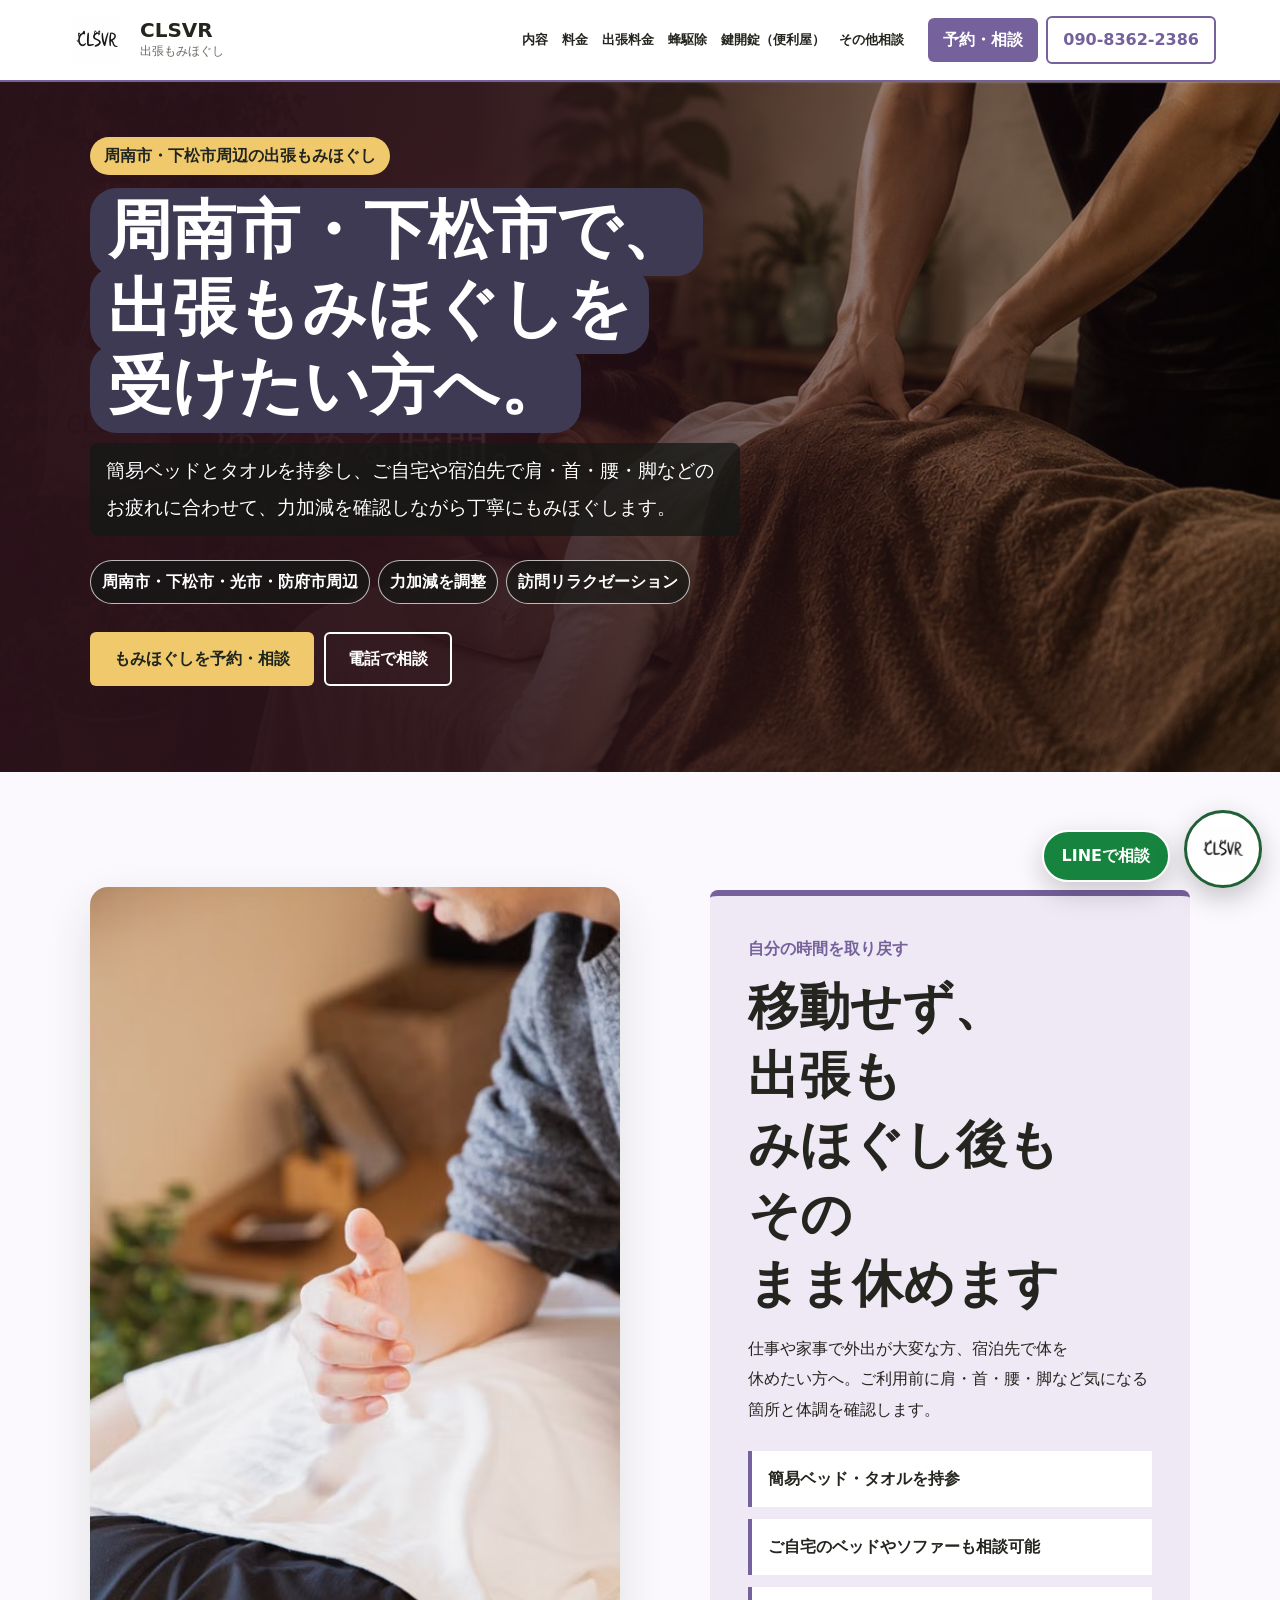
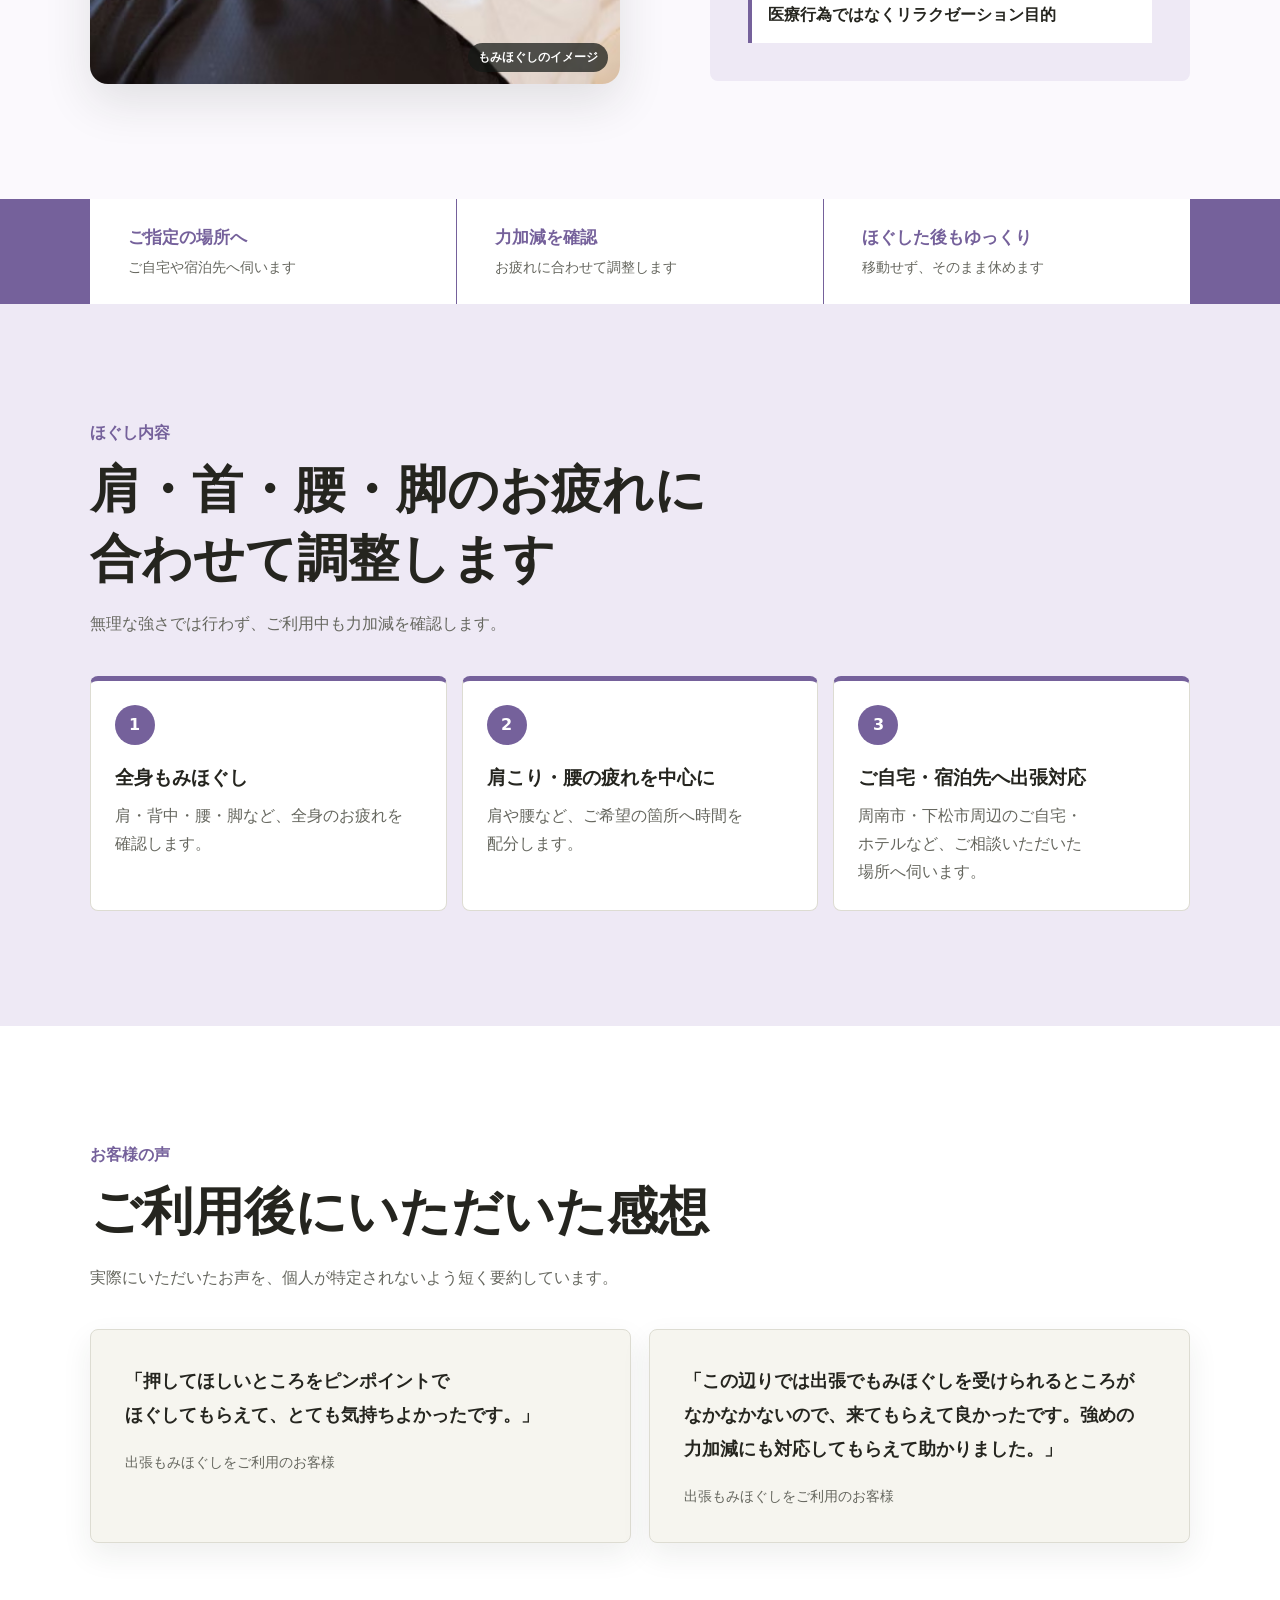
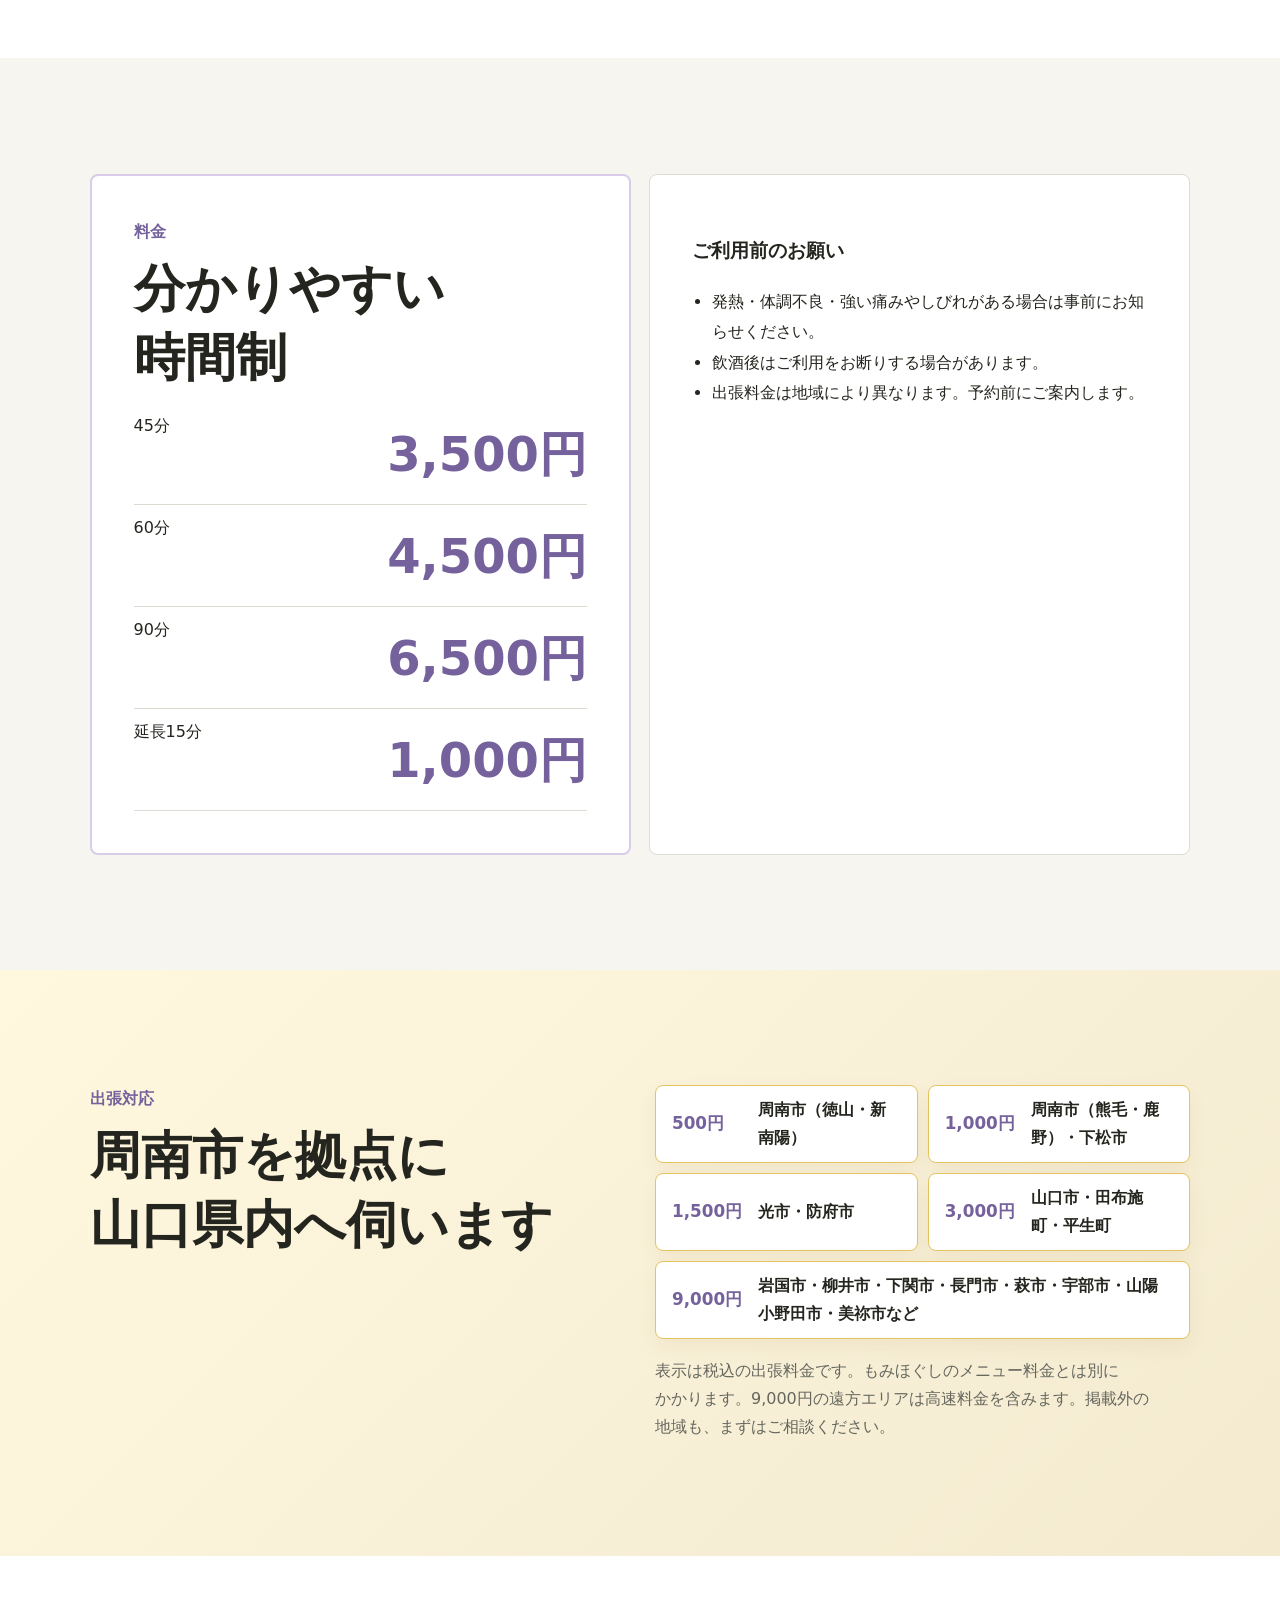
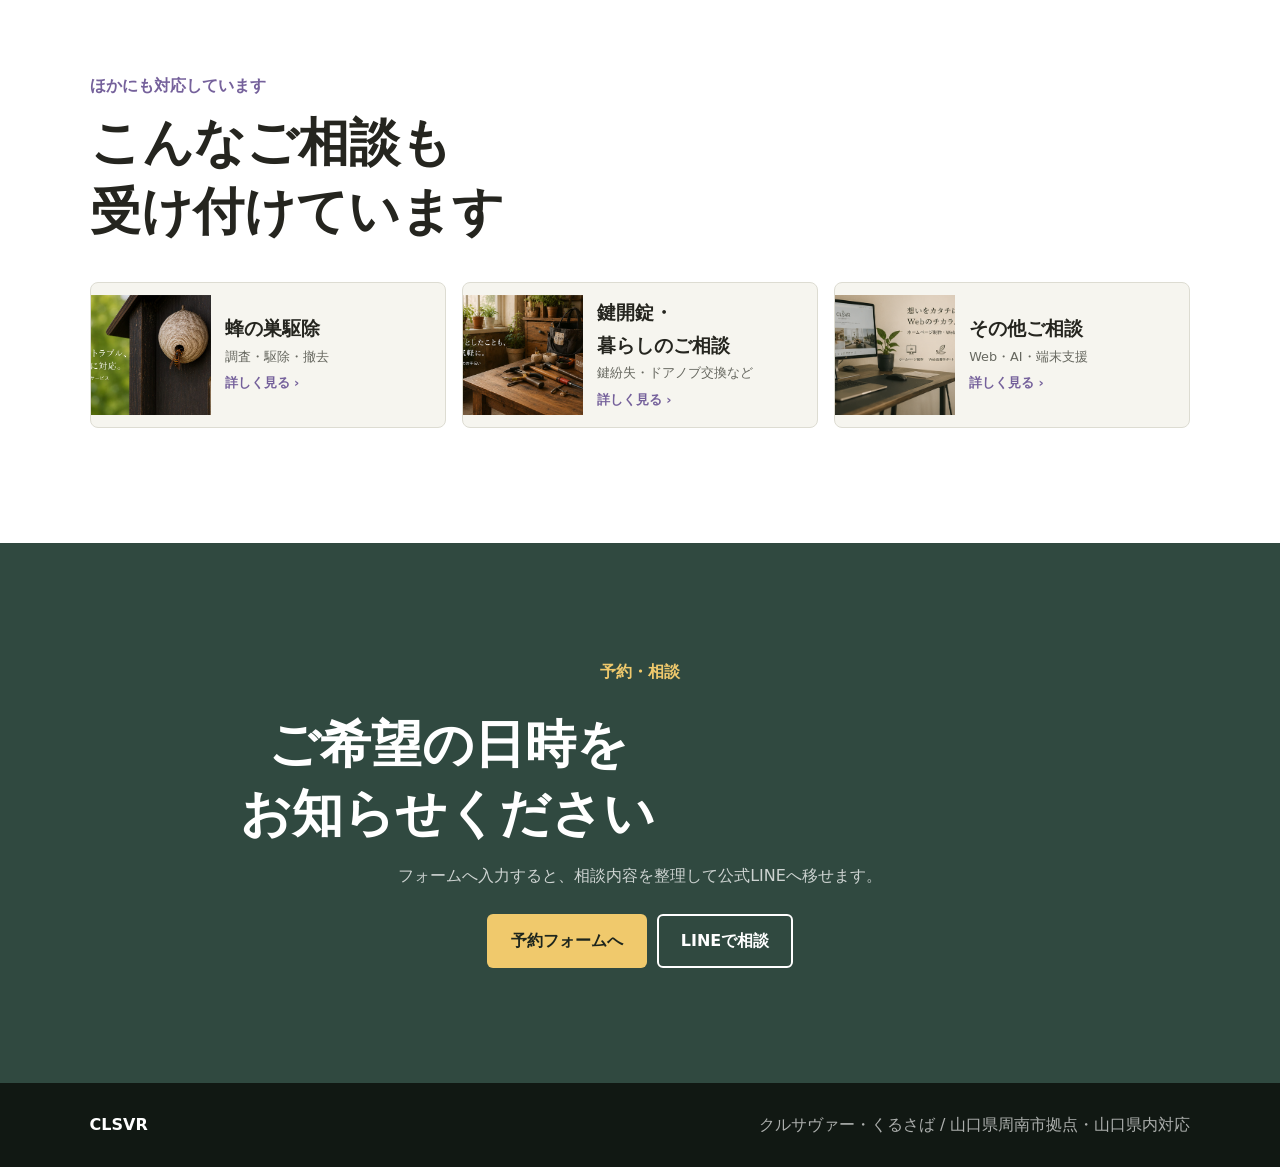
==== bodycare.html @ 5978f302 "Improve mobile contact actions" ====
<!doctype html>
<html lang="ja">
<head>
<meta charset="utf-8">
<meta name="viewport" content="width=device-width,initial-scale=1">
<meta name="robots" content="index,follow,max-image-preview:large">
<meta name="description" content="山口県周南市・下松市・光市・防府市周辺へ訪問するCLSVR（クルサヴァー・くるさば）の出張もみほぐし。ご自宅や宿泊先で、肩・首・腰・脚のお疲れに合わせて力加減を確認します。">
<link rel="canonical" href="https://clsvr-homepage.vercel.app/bodycare">
<meta property="og:type" content="website">
<meta property="og:locale" content="ja_JP">
<meta property="og:site_name" content="CLSVR（クルサヴァー）">
<meta property="og:title" content="周南市・下松市の出張もみほぐし｜訪問リラクゼーションCLSVR">
<meta property="og:description" content="ご自宅や宿泊先へ訪問。肩・首・腰・脚の疲れに合わせて力加減を確認する、リラクゼーション目的の出張もみほぐしです。">
<meta property="og:url" content="https://clsvr-homepage.vercel.app/bodycare">
<meta property="og:image" content="https://clsvr-homepage.vercel.app/public/images/services/massage.jpg">
<title>周南市・下松市の出張もみほぐし｜訪問リラクゼーションCLSVR</title>
<script type="application/ld+json">
{
  "@context": "https://schema.org",
  "@type": "Service",
  "name": "周南市・下松市の出張もみほぐし",
  "alternateName": ["訪問もみほぐし", "訪問リラクゼーション", "自宅で受けるもみほぐし", "出張リラクゼーション"],
  "serviceType": ["出張もみほぐし", "訪問もみほぐし", "訪問リラクゼーション"],
  "description": "山口県周南市・下松市・光市・防府市周辺で、ご自宅や宿泊先へ訪問するリラクゼーション目的の出張もみほぐしです。肩・首・腰・脚などのお疲れに合わせて力加減を確認します。",
  "url": "https://clsvr-homepage.vercel.app/bodycare",
  "image": "https://clsvr-homepage.vercel.app/public/images/services/massage.jpg",
  "provider": {
    "@type": "LocalBusiness",
    "name": "CLSVR",
    "alternateName": ["クルサヴァー", "クルサバー", "くるさば", "くるさヴァー"],
    "telephone": "+81-90-8362-2386",
    "url": "https://clsvr-homepage.vercel.app/",
    "address": {
      "@type": "PostalAddress",
      "addressLocality": "周南市",
      "addressRegion": "山口県",
      "addressCountry": "JP"
    }
  },
  "areaServed": ["周南市", "下松市", "光市", "防府市", "山口県"],
  "offers": [
    {"@type": "Offer", "name": "出張もみほぐし45分", "price": 3500, "priceCurrency": "JPY"},
    {"@type": "Offer", "name": "出張もみほぐし60分", "price": 4500, "priceCurrency": "JPY"},
    {"@type": "Offer", "name": "出張もみほぐし90分", "price": 6500, "priceCurrency": "JPY"}
  ]
}
</script>
<link rel="stylesheet" href="service-pages.css?v=20260821-mobile-cta">
</head>
<body class="service-page bodycare">
<header class="service-header">
<a class="service-brand" href="index.html">
<img src="logo-black.webp" alt="CLSVR">
<span>
<strong>CLSVR</strong>
<small>出張もみほぐし</small>
</span>
</a>
<nav class="service-nav">
<a href="#menu">内容</a>
<a href="#price">料金</a>
<a href="#area">出張料金</a>
<a href="index.html">蜂駆除</a>
<a href="lifestyle.html">鍵開錠（便利屋）</a>
<a href="digital-support.html">その他相談</a>
</nav>
<div class="service-header-actions">
<a class="header-cta" href="reservation.html?service=bodycare">予約・相談</a>
<a class="service-header-phone" href="tel:09083622386"><span class="service-phone-number">090-8362-2386</span><span class="service-phone-mobile">電話</span></a>
</div>
</header>
<main>
<section class="service-hero">
<img src="public/images/services/massage.jpg" alt="周南市・下松市周辺でご自宅や宿泊先へ訪問する出張もみほぐし">
<div class="service-hero-content">
<p class="service-kicker">周南市・下松市周辺の出張もみほぐし</p>
<h1><span>周南市・下松市で、<br>出張もみほぐしを受けたい方へ。</span></h1>
<p class="service-lead">簡易ベッドとタオルを持参し、ご自宅や宿泊先で肩・首・腰・脚などのお疲れに合わせて、力加減を確認しながら丁寧にもみほぐします。</p>
<div class="hero-tags">
<span>周南市・下松市・光市・防府市周辺</span>
<span>力加減を調整</span>
<span>訪問リラクゼーション</span>
</div>
<div class="actions">
<a class="button primary" href="reservation.html?service=bodycare">もみほぐしを予約・相談</a>
<a class="button secondary" href="tel:09083622386">電話で相談</a>
</div>
</div>
</section>
<section class="service-section feature-band">
<figure class="service-photo">
<img src="public/images/services/stock/thumb-pressure-massage.avif" alt="背中をやさしくもみほぐすイメージ">
<figcaption>もみほぐしのイメージ</figcaption>
</figure>
<div class="feature-copy">
<p class="section-label">自分の時間を取り戻す</p>
<h2>移動せず、出張もみほぐし後もそのまま休めます</h2>
<p>仕事や家事で外出が大変な方、宿泊先で体を休めたい方へ。ご利用前に肩・首・腰・脚など気になる箇所と体調を確認します。</p>
<ul class="feature-list">
<li>簡易ベッド・タオルを持参</li>
<li>ご自宅のベッドやソファーも相談可能</li>
<li>医療行為ではなくリラクゼーション目的</li>
</ul>
</div>
</section>
<section class="visual-summary" aria-label="出張もみほぐしの特徴">
<div><strong>ご指定の場所へ</strong><span>ご自宅や宿泊先へ伺います</span></div>
<div><strong>力加減を確認</strong><span>お疲れに合わせて調整します</span></div>
<div><strong>ほぐした後もゆっくり</strong><span>移動せず、そのまま休めます</span></div>
</section>
<section class="service-section menu-section" id="menu">
<div class="section-head">
<p class="section-label">ほぐし内容</p>
<h2>肩・首・腰・脚のお疲れに合わせて調整します</h2>
<p>無理な強さでは行わず、ご利用中も力加減を確認します。</p>
</div>
<div class="menu-grid">
<article class="menu-card">
<b>1</b>
<h3>全身もみほぐし</h3>
<p>肩・背中・腰・脚など、全身のお疲れを確認します。</p>
</article>
<article class="menu-card">
<b>2</b>
<h3>肩こり・腰の疲れを中心に</h3>
<p>肩や腰など、ご希望の箇所へ時間を配分します。</p>
</article>
<article class="menu-card">
<b>3</b>
<h3>ご自宅・宿泊先へ出張対応</h3>
<p>周南市・下松市周辺のご自宅・ホテルなど、ご相談いただいた場所へ伺います。</p>
</article>
</div>
</section>
<section class="service-section customer-voices">
<div class="section-head">
<p class="section-label">お客様の声</p>
<h2>ご利用後にいただいた感想</h2>
<p>実際にいただいたお声を、個人が特定されないよう短く要約しています。</p>
</div>
<div class="voice-grid">
<article class="voice-card">
<p>「押してほしいところをピンポイントでほぐしてもらえて、とても気持ちよかったです。」</p>
<span>出張もみほぐしをご利用のお客様</span>
</article>
<article class="voice-card">
<p>「この辺りでは出張でもみほぐしを受けられるところがなかなかないので、来てもらえて良かったです。強めの力加減にも対応してもらえて助かりました。」</p>
<span>出張もみほぐしをご利用のお客様</span>
</article>
</div>
</section>
<section class="service-section" id="price">
<div class="price-panel">
<div class="price-card">
<p class="section-label">料金</p>
<h2>分かりやすい時間制</h2>
<ul class="price-list">
<li>
<span>45分</span>
<strong>3,500円</strong>
</li>
<li>
<span>60分</span>
<strong>4,500円</strong>
</li>
<li>
<span>90分</span>
<strong>6,500円</strong>
</li>
<li>
<span>延長15分</span>
<strong>1,000円</strong>
</li>
</ul>
</div>
<div class="notice-card">
<h3>ご利用前のお願い</h3>
<ul>
<li>発熱・体調不良・強い痛みやしびれがある場合は事前にお知らせください。</li>
<li>飲酒後はご利用をお断りする場合があります。</li>
<li>出張料金は地域により異なります。予約前にご案内します。</li>
</ul>
</div>
</div>
</section>
<section class="service-section service-area-section" id="area">
<div>
<p class="section-label">出張対応</p>
<h2>周南市を拠点に<br>山口県内へ伺います</h2>
</div>
<div class="area-list">
<span><strong>500円</strong>周南市（徳山・新南陽）</span>
<span><strong>1,000円</strong>周南市（熊毛・鹿野）・下松市</span>
<span><strong>1,500円</strong>光市・防府市</span>
<span><strong>3,000円</strong>山口市・田布施町・平生町</span>
<span><strong>9,000円</strong>岩国市・柳井市・下関市・長門市・萩市・宇部市・山陽小野田市・美祢市など</span>
<p>表示は税込の出張料金です。もみほぐしのメニュー料金とは別にかかります。9,000円の遠方エリアは高速料金を含みます。掲載外の地域も、まずはご相談ください。</p>
</div>
</section>
<section class="service-section other-services" id="other">
<div class="section-head">
<p class="section-label">ほかにも対応しています</p>
<h2>こんなご相談も受け付けています</h2>
</div>
<div class="other-grid">
<a class="other-card" href="index.html">
<img src="public/images/services/wasp-trouble.jpg" alt="蜂の巣駆除">
<div>
<h3>蜂の巣駆除</h3>
<p>調査・駆除・撤去</p>
<span>詳しく見る ›</span>
</div>
</a>
<a class="other-card" href="lifestyle.html">
<img src="public/images/services/lifestyle-tools.jpg" alt="暮らしの相談">
<div>
<h3>鍵開錠・暮らしのご相談</h3>
<p>鍵紛失・ドアノブ交換など</p>
<span>詳しく見る ›</span>
</div>
</a>
<a class="other-card" href="digital-support.html">
<img src="public/images/services/web-support.png" alt="その他相談">
<div>
<h3>その他ご相談</h3>
<p>Web・AI・端末支援</p>
<span>詳しく見る ›</span>
</div>
</a>
</div>
</section>
<section class="service-section contact-band">
<p class="section-label">予約・相談</p>
<h2>ご希望の日時をお知らせください</h2>
<p>フォームへ入力すると、相談内容を整理して公式LINEへ移せます。</p>
<div class="actions">
<a class="button primary" href="reservation.html?service=bodycare">予約フォームへ</a>
<a class="button secondary" href="https://lin.ee/lGfoS76">LINEで相談</a>
</div>
</section>
</main>
<link rel="stylesheet" href="fortune-widget.css">
<script src="fortune-widget.js"></script>
<footer class="service-footer">
<strong>CLSVR</strong>
<p>クルサヴァー・くるさば / 山口県周南市拠点・山口県内対応</p>
</footer>
<nav class="mobile-cta-bar" aria-label="スマホ固定お問い合わせ">
<a class="mobile-cta-phone" href="tel:09083622386">電話</a>
<a class="mobile-cta-line" href="https://lin.ee/lGfoS76" target="_blank" rel="noopener">LINE</a>
<a class="mobile-cta-reserve" href="reservation.html?service=bodycare">予約</a>
</nav>
</body>
</html>
---- service-pages.css ----
:root{--ink:#25251f;--muted:#66675f;--surface:#fff;--paper:#f6f5ef;--line:#dddcd2;--accent:#2f7042;--accent-dark:#17492b;--soft:#e8f0e4;--warm:#f2bd36;--shadow:0 18px 48px rgba(32,45,32,.12)}
*{box-sizing:border-box}html{scroll-behavior:smooth}body{margin:0;color:var(--ink);background:var(--paper);font-family:"Yu Gothic","Hiragino Kaku Gothic ProN",Meiryo,system-ui,sans-serif;line-height:1.75}img{display:block;max-width:100%}a{color:inherit;text-decoration:none}h1,h2,h3,p{word-break:auto-phrase;line-break:strict}h1,h2,h3{letter-spacing:0;text-wrap:balance}.service-page{--accent:#2f7042;--accent-dark:#17492b;--soft:#e8f0e4}.service-page.bodycare{--accent:#b64b60;--accent-dark:#6f2938;--soft:#fae9ec}.service-page.lifestyle{--accent:#39754c;--accent-dark:#20482e;--soft:#e7f0e8}.service-page.digital{--accent:#356b82;--accent-dark:#193f51;--soft:#e4f0f4}.service-header{position:sticky;top:0;z-index:20;display:flex;align-items:center;gap:24px;min-height:82px;padding:10px clamp(18px,5vw,72px);background:rgba(255,255,255,.96);border-bottom:2px solid var(--accent);backdrop-filter:blur(12px)}.service-brand{display:flex;align-items:center;gap:10px;margin-right:auto}.service-brand img{width:66px;height:48px;object-fit:contain}.service-brand strong,.service-brand small{display:block}.service-brand strong{font-size:1.25rem;line-height:1.1}.service-brand small{color:var(--muted);font-size:.72rem}.service-nav{display:flex;gap:22px;font-size:.88rem;font-weight:900}.service-nav a:hover{color:var(--accent)}.header-cta{display:inline-flex;align-items:center;min-height:44px;padding:8px 15px;color:#fff;background:var(--accent);border-radius:6px;font-weight:900}.service-hero{position:relative;display:grid;min-height:690px;overflow:hidden;background:var(--accent-dark);color:#fff}.service-hero>img{position:absolute;inset:0;width:100%;height:100%;object-fit:cover}.service-hero::after{content:"";position:absolute;inset:0;background:linear-gradient(90deg,rgba(15,25,18,.9),rgba(15,25,18,.58) 55%,rgba(15,25,18,.08))}.service-hero-content{position:relative;z-index:1;align-self:end;width:min(760px,90%);margin-left:clamp(18px,7vw,110px);padding:130px 0 82px}.service-kicker{margin:0 0 10px;color:var(--warm);font-weight:900}.service-hero h1{margin:0 0 18px;font-size:clamp(2.4rem,5vw,4.8rem);line-height:1.22}.service-lead{max-width:650px;margin:0 0 24px;font-size:clamp(1rem,1.6vw,1.2rem)}.hero-tags{display:flex;flex-wrap:wrap;gap:8px;margin-bottom:28px}.hero-tags span{padding:7px 11px;border:1px solid rgba(255,255,255,.5);border-radius:4px;background:rgba(255,255,255,.12);font-weight:800}.actions{display:flex;flex-wrap:wrap;gap:10px}.button{display:inline-flex;align-items:center;justify-content:center;min-height:50px;padding:11px 22px;border:2px solid transparent;border-radius:6px;font-weight:900}.button.primary{color:#1d251d;background:var(--warm)}.button.secondary{color:#fff;border-color:#fff}.service-section{padding:clamp(70px,9vw,120px) clamp(18px,7vw,110px)}.section-head{max-width:760px;margin-bottom:36px}.section-label{margin:0 0 8px;color:var(--accent);font-weight:900}.service-section h2{margin:0 0 14px;font-size:clamp(2rem,4vw,3.5rem);line-height:1.35}.section-head>p:last-child{color:var(--muted)}.feature-band{display:grid;grid-template-columns:.85fr 1.15fr;gap:clamp(34px,7vw,90px);background:#fff}.feature-band>img{width:100%;height:100%;min-height:420px;object-fit:cover;border-radius:8px}.feature-copy{align-self:center}.feature-list{display:grid;gap:12px;margin:26px 0 0;padding:0;list-style:none}.feature-list li{padding:14px 16px;border-left:4px solid var(--accent);background:var(--soft);font-weight:800}.menu-section{background:var(--soft)}.menu-grid{display:grid;grid-template-columns:repeat(3,minmax(0,1fr));gap:15px}.menu-card{padding:24px;background:#fff;border:1px solid var(--line);border-radius:8px}.menu-card b{display:grid;place-items:center;width:40px;height:40px;margin-bottom:16px;color:#fff;background:var(--accent);border-radius:50%}.menu-card h3{margin:0 0 8px;font-size:1.2rem}.menu-card p{margin:0;color:var(--muted)}.price-panel{display:grid;grid-template-columns:1fr 1fr;gap:18px}.price-card,.notice-card{padding:clamp(24px,4vw,42px);background:#fff;border:1px solid var(--line);border-radius:8px}.price-card strong{display:block;color:var(--accent);font-size:clamp(1.7rem,4vw,3rem)}.price-list{display:grid;gap:9px;margin:20px 0 0;padding:0;list-style:none}.price-list li{display:flex;justify-content:space-between;gap:20px;padding-bottom:8px;border-bottom:1px solid var(--line)}.notice-card ul{padding-left:20px}.other-services{background:#fff}.other-grid{display:grid;grid-template-columns:repeat(3,minmax(0,1fr));gap:16px}.other-card{display:grid;grid-template-columns:120px 1fr;align-items:center;overflow:hidden;border:1px solid var(--line);border-radius:8px;background:var(--paper);transition:transform .2s ease,box-shadow .2s ease}.other-card:hover,.other-card:focus-visible{transform:translateY(-3px);box-shadow:var(--shadow)}.other-card img{width:120px;height:120px;object-fit:cover}.other-card div{padding:14px}.other-card h3,.other-card p{margin:0}.other-card p{color:var(--muted);font-size:.8rem}.other-card span{color:var(--accent);font-size:.8rem;font-weight:900}.contact-band{text-align:center;color:#fff;background:var(--accent-dark)}.contact-band .section-label{color:var(--warm)}.contact-band>p{max-width:680px;margin:0 auto 24px;color:rgba(255,255,255,.76)}.contact-band .actions{justify-content:center}.service-footer{display:flex;justify-content:space-between;gap:24px;padding:28px clamp(18px,7vw,110px);color:#fff;background:#111813}.service-footer p{margin:0;color:rgba(255,255,255,.65)}
@media(max-width:900px){.service-nav{display:none}.service-hero{min-height:650px}.service-hero::after{background:linear-gradient(0deg,rgba(15,25,18,.92),rgba(15,25,18,.22))}.service-hero-content{margin:0;padding:220px 20px 52px}.feature-band,.price-panel{grid-template-columns:1fr}.menu-grid{grid-template-columns:1fr 1fr}.other-grid{grid-template-columns:1fr}.other-card{max-width:620px}}
@media(max-width:560px){.service-header{min-height:70px;padding:8px 12px}.service-brand img{width:54px;height:42px}.service-brand strong{font-size:1.05rem}.service-brand small{display:none}.header-cta{padding:7px 10px;font-size:.78rem}.service-hero{min-height:calc(100svh - 70px)}.service-hero-content{padding:200px 18px 40px}.service-hero h1{font-size:clamp(2rem,10vw,2.8rem)}.actions{display:grid}.button{width:100%}.service-section{padding:68px 18px}.menu-grid{grid-template-columns:1fr}.other-card{grid-template-columns:98px 1fr}.other-card img{width:98px;height:98px}.service-footer{align-items:flex-start;flex-direction:column}}

/* Page-specific visual identity for service pages without work photos. */
.service-page.bodycare{--accent:#75619b;--accent-dark:#304940;--soft:#eee9f5;--hero-panel:#3f3a54;--warm:#f0c96c}
.service-page.lifestyle{--accent:#28745b;--accent-dark:#173f37;--soft:#e7f2eb;--hero-panel:#214d3d;--warm:#f2bd36}
.service-page.digital{--accent:#b55345;--accent-dark:#3e354d;--soft:#f7e8e4;--hero-panel:#653b3f;--warm:#f3c95d}
.service-page .service-hero::after{background:rgba(17,28,23,.24)}
.service-page .service-hero-content{width:min(760px,calc(100% - 36px));margin:0 0 clamp(42px,6vw,76px) clamp(18px,7vw,110px);padding:clamp(28px,4vw,48px);background:var(--hero-panel);border:1px solid rgba(255,255,255,.26);border-radius:8px;box-shadow:0 20px 54px rgba(18,25,20,.28)}
.service-page .service-hero h1{font-size:clamp(2.35rem,5vw,4.5rem)}
.service-page .hero-tags span{background:rgba(255,255,255,.1)}
.service-page .feature-copy{padding:clamp(22px,3vw,38px);border-top:6px solid var(--accent);background:var(--soft);border-radius:8px}
.service-page .feature-list li{background:#fff}

.bodycare .service-hero>img{object-position:center 42%;filter:saturate(.78) brightness(.92)}
.bodycare .feature-band{grid-template-columns:1.05fr .95fr;background:#fbf9fd}
.bodycare .feature-band>img{aspect-ratio:4/3;min-height:0;align-self:center}
.bodycare .menu-card{border-top:5px solid var(--accent)}
.bodycare .price-card{border:2px solid #d8cce8}

.lifestyle .service-hero>img{object-position:center 48%;filter:saturate(.9) contrast(.96)}
.lifestyle .feature-band{border-top:12px solid var(--warm)}
.lifestyle .menu-card{border-left:5px solid var(--accent)}
.lifestyle .menu-card:nth-child(even){border-left-color:var(--warm)}
.lifestyle .notice-card{background:#fff9e9;border-color:#ead18a}

.digital .service-hero>img{object-position:center 45%;filter:saturate(.72) brightness(.9)}
.digital .feature-band{grid-template-columns:1.15fr .85fr;background:#f8f4f1}
.digital .feature-band>img{order:2;aspect-ratio:4/3;min-height:0;align-self:center}
.digital .feature-copy{order:1;border-top-color:#47758a}
.digital .menu-card{border-bottom:5px solid var(--accent)}
.digital .menu-card:nth-child(3n+2){border-bottom-color:#47758a}
.digital .price-card{background:#fff7f4}
.digital .notice-card{border:2px solid #bed3dc}

@media(max-width:900px){
  .service-page .service-hero::after{background:rgba(15,25,18,.18)}
  .service-page .service-hero-content{align-self:end;width:calc(100% - 36px);margin:0 18px 34px;padding:30px 24px}
  .bodycare .feature-band,.digital .feature-band{grid-template-columns:1fr}
  .digital .feature-band>img,.digital .feature-copy{order:initial}
}
@media(max-width:560px){
  .service-page .service-hero-content{width:calc(100% - 24px);margin:0 12px 18px;padding:24px 18px}
  .service-page .service-hero h1{font-size:clamp(1.9rem,9vw,2.65rem)}
  .service-page .feature-copy{padding:22px 18px}
}

/* Keep hero photography visible; highlight only the text itself. */
.service-page .service-hero::after{background:rgba(17,28,23,.14)}
.service-page .service-hero-content{width:min(780px,calc(100% - 36px));margin:0 0 clamp(48px,7vw,86px) clamp(18px,7vw,110px);padding:0;background:transparent;border:0;border-radius:0;box-shadow:none}
.service-page .service-kicker{display:table;padding:5px 14px;color:#20251f;background:var(--warm);border-radius:999px}
.service-page .service-hero h1{margin-top:16px}
.service-page .service-hero h1 span{padding:.05em .2em .11em;color:#fff;background:var(--hero-panel);border-radius:.18em;box-decoration-break:clone;-webkit-box-decoration-break:clone}
.service-page .service-lead{display:table;padding:10px 16px;background:rgba(20,24,22,.76);border-radius:8px;text-shadow:0 1px 2px rgba(0,0,0,.28)}
.service-page .hero-tags span{background:rgba(20,24,22,.68);border-color:rgba(255,255,255,.7);border-radius:999px}

@media(max-width:900px){
  .service-page .service-hero-content{width:calc(100% - 36px);margin:0 18px 34px;padding:0;background:transparent}
}
@media(max-width:560px){
  .service-page .service-hero-content{width:calc(100% - 24px);margin:0 12px 24px;padding:0}
  .service-page .service-hero h1{font-size:clamp(1.75rem,7.8vw,2rem);line-height:1.42}
  .service-page .service-hero h1 span{padding:.07em .22em .13em;border-radius:.48em}
  .service-page .service-lead{font-size:.94rem}
}

/* Softer text highlights and clear service snapshots. */
.service-page .service-hero h1 span{padding:.08em .28em .15em;border-radius:.42em}
.service-photo{position:relative;margin:0;align-self:center;overflow:hidden;border-radius:18px;box-shadow:var(--shadow)}
.service-photo img{width:100%;height:100%;min-height:420px;object-fit:cover}
.service-photo figcaption{position:absolute;right:12px;bottom:12px;padding:4px 10px;color:#fff;background:rgba(20,24,22,.72);border-radius:999px;font-size:.72rem;font-weight:800}
.bodycare .service-hero::after{background:linear-gradient(90deg,rgba(43,18,26,.98) 0%,rgba(43,18,26,.92) 37%,rgba(43,18,26,.5) 60%,rgba(43,18,26,.12) 100%)}
.lifestyle .service-hero::after{background:linear-gradient(90deg,rgba(15,54,31,.98) 0%,rgba(15,54,31,.92) 40%,rgba(15,54,31,.5) 64%,rgba(15,54,31,.12) 100%)}
.digital .service-hero::after{background:linear-gradient(90deg,rgba(60,36,43,.98) 0%,rgba(60,36,43,.92) 40%,rgba(60,36,43,.5) 64%,rgba(60,36,43,.12) 100%)}
.lifestyle .service-hero h1,.digital .service-hero h1{display:table;max-width:min(780px,100%);padding:.14em .38em .22em;background:var(--hero-panel);border-radius:.52em}
.lifestyle .service-hero h1 span,.digital .service-hero h1 span{padding:0;background:transparent}
.bodycare .service-photo img{object-position:center 42%}
.service-photo-pair{display:grid;grid-template-columns:1fr 1fr;gap:14px;align-self:center}
.service-photo-pair .service-photo img{min-height:420px}
.visual-summary{display:grid;grid-template-columns:repeat(3,minmax(0,1fr));gap:1px;padding:0 clamp(18px,7vw,110px);background:var(--accent)}
.visual-summary div{display:grid;gap:3px;padding:24px clamp(18px,3vw,38px);background:#fff}
.visual-summary strong{color:var(--accent);font-size:1.05rem}
.visual-summary span{color:var(--muted);font-size:.88rem}
.price-note{margin:0 0 18px;color:var(--muted)}
.lifestyle .price-card,.digital .price-card{border:2px solid color-mix(in srgb,var(--accent) 34%,white)}
.customer-voices{background:#fff}
.voice-grid{display:grid;grid-template-columns:repeat(2,minmax(0,1fr));gap:18px}
.voice-card{padding:clamp(22px,3vw,34px);background:var(--paper);border:1px solid var(--line);border-radius:8px;box-shadow:0 12px 30px rgba(32,45,32,.08)}
.voice-card p{margin:0 0 18px;font-size:clamp(1rem,1.4vw,1.16rem);font-weight:800}
.voice-card span{display:block;color:var(--muted);font-size:.86rem}
.service-nav{gap:14px;font-size:.8rem;white-space:nowrap}
.service-lead,.feature-copy p,.section-head>p:last-child,.voice-card p,.notice-card li{line-height:1.9;text-wrap:pretty}
.service-section h2{max-width:14em}
.section-head h2{max-width:16em}
.lifestyle .menu-grid{grid-template-columns:repeat(auto-fit,minmax(220px,1fr))}
.service-header-actions{display:flex;align-items:center;gap:8px}
.service-header-phone{display:inline-flex;align-items:center;justify-content:center;min-height:44px;padding:8px 15px;color:var(--accent);background:#fff;border:2px solid var(--accent);border-radius:6px;font-weight:900}
.service-phone-mobile{display:none}

@media(max-width:900px){
  .lifestyle .service-hero::after{background:linear-gradient(0deg,rgba(15,54,31,.98) 0%,rgba(15,54,31,.88) 48%,rgba(15,54,31,.22) 100%)}
  .digital .service-hero::after{background:linear-gradient(0deg,rgba(60,36,43,.98) 0%,rgba(60,36,43,.88) 48%,rgba(60,36,43,.22) 100%)}
  .service-photo img{min-height:0;aspect-ratio:4/3}
  .service-photo-pair .service-photo img{min-height:0;aspect-ratio:3/4}
  .visual-summary{grid-template-columns:1fr;padding:0 18px;background:transparent}
  .visual-summary div{border-bottom:1px solid var(--line)}
}

@media(max-width:560px){
  .service-photo-pair{gap:8px}
  .service-photo-pair .service-photo figcaption{right:6px;bottom:6px;left:6px;text-align:center}
  .voice-grid{grid-template-columns:1fr}
  .service-header-actions{gap:6px}
  .service-header-phone{min-height:40px;padding:7px 10px;font-size:.78rem}
  .service-phone-number{display:none}
  .service-phone-mobile{display:inline}
}

/* Shared travel fee block for service pages. */
.service-area-section{display:grid;grid-template-columns:.8fr 1.2fr;gap:clamp(40px,8vw,110px);background:linear-gradient(135deg,#fff8df 0%,#f3ead0 100%)}
.service-area-section h2{margin-bottom:0}
.area-list{display:grid;grid-template-columns:repeat(2,minmax(0,1fr));align-content:start;gap:10px}
.area-list span{display:flex;align-items:center;gap:12px;min-height:58px;padding:10px 16px;background:#fff;border:1px solid #e5c45d;border-radius:8px;box-shadow:0 8px 20px rgba(94,64,8,.06);font-weight:800}
.area-list span strong{flex:0 0 auto;min-width:74px;color:var(--accent);font-size:1.05rem}
.area-list span:nth-of-type(5),.area-list p{grid-column:1/-1}
.area-list p{margin:8px 0 0;color:var(--muted)}

@media(max-width:900px){
  .service-area-section{grid-template-columns:1fr}
}

@media(max-width:560px){
  .area-list{grid-template-columns:1fr}
  .area-list span,.area-list span:nth-of-type(5),.area-list p{grid-column:1}
  .area-list span{align-items:flex-start;flex-direction:column;gap:1px;padding:12px}
}

/* Mobile conversion actions: compact top buttons and fixed bottom contact bar. */
.mobile-cta-bar{display:none}
@media(max-width:560px){
  body{padding-bottom:82px}
  .service-header{gap:8px}
  .service-brand{min-width:0}
  .service-header-actions{flex:0 0 auto;gap:5px}
  .header-cta,.service-header-phone{flex:0 0 auto;white-space:nowrap}
  .header-cta{justify-content:center;min-width:52px;min-height:42px;padding:7px 10px;font-size:0}
  .header-cta::after{content:"予約";font-size:.78rem}
  .service-header-phone{min-width:52px}
  .mobile-cta-bar{position:fixed;left:10px;right:10px;bottom:10px;z-index:80;display:grid;grid-template-columns:1fr 1fr 1fr;gap:6px;padding:6px;background:rgba(255,255,255,.96);border:1px solid var(--line);border-radius:12px;box-shadow:var(--shadow);backdrop-filter:blur(10px)}
  .mobile-cta-bar a{display:flex;align-items:center;justify-content:center;min-height:46px;border-radius:8px;color:#fff;font-size:.9rem;font-weight:900;white-space:nowrap}
  .mobile-cta-phone{background:var(--accent-dark)}
  .mobile-cta-line{background:#06c755}
  .mobile-cta-reserve{color:#1d251d!important;background:var(--warm)}
}
---- fortune-widget.css ----
.clsvr-fortune-line{position:fixed;right:110px;bottom:18px;z-index:80;display:inline-flex;align-items:center;min-height:52px;padding:10px 18px;color:#fff;background:#16843e;border:2px solid #fff;border-radius:999px;box-shadow:0 10px 28px rgba(0,0,0,.2);font-weight:900;text-decoration:none}.clsvr-fortune-button{position:fixed;right:18px;bottom:12px;z-index:81;display:grid;place-items:center;width:78px;height:78px;padding:13px;overflow:hidden;background:#fff;border:3px solid #1f6035;border-radius:50%;box-shadow:0 10px 28px rgba(0,0,0,.22);cursor:pointer;-webkit-tap-highlight-color:transparent;transition:transform .2s ease}.clsvr-fortune-button:hover,.clsvr-fortune-button:focus-visible{transform:translateY(-3px)}.clsvr-fortune-button:focus-visible{outline:3px solid #f4bf2a;outline-offset:3px}.clsvr-fortune-button:focus:not(:focus-visible){outline:none}.clsvr-fortune-button img{width:100%;height:100%;object-fit:contain;pointer-events:none}.clsvr-fortune-button.is-tapped img{animation:clsvr-cat-tap .42s ease}@keyframes clsvr-cat-tap{45%{transform:scale(.76) rotate(-8deg)}70%{transform:scale(1.08) rotate(4deg)}}.clsvr-fortune-hint{position:fixed;right:20px;bottom:99px;z-index:79;max-width:245px;padding:10px 13px;color:#243026;background:#fff;border:2px solid #1f6035;border-radius:7px;box-shadow:0 10px 28px rgba(0,0,0,.16);font-size:.84rem;font-weight:800;line-height:1.5;opacity:0;pointer-events:none;transform:translateY(8px);transition:opacity .2s ease,transform .2s ease}.clsvr-fortune-hint.is-visible{opacity:1;transform:translateY(0)}.clsvr-fortune-overlay[hidden]{display:none}.clsvr-fortune-overlay{position:fixed;inset:0;z-index:150;display:grid;place-items:center;padding:20px;background:rgba(8,18,10,.88);opacity:0;transition:opacity .22s ease}.clsvr-fortune-overlay.is-visible{opacity:1}.clsvr-fortune-card{position:relative;width:min(560px,100%);padding:38px clamp(22px,5vw,46px) 34px;text-align:center;background:#fff;border:5px solid #88aa65;border-radius:16px;box-shadow:0 28px 90px rgba(0,0,0,.42);transform:scale(.92);transition:transform .26s ease}.clsvr-fortune-overlay.is-visible .clsvr-fortune-card{transform:scale(1)}.clsvr-fortune-overlay.is-prize .clsvr-fortune-card{border-color:#f4bf2a;background:#fffdf5}.clsvr-fortune-close{position:absolute;top:12px;right:12px;width:40px;height:40px;padding:0;color:#243026;background:#fff;border:2px solid #d8dfd2;border-radius:50%;font-size:1.45rem;line-height:1;cursor:pointer}.clsvr-fortune-kicker{margin:0 0 10px;color:#d9671f;font-weight:900;letter-spacing:.12em}.clsvr-fortune-image{width:min(220px,62%);max-height:180px;margin:0 auto 12px;object-fit:contain}.clsvr-fortune-title{margin:0 0 12px;color:#185331;font-size:clamp(2.2rem,7vw,4rem);line-height:1.1}.clsvr-fortune-message{margin:0 auto;color:#3d493f;font-size:clamp(1rem,2.8vw,1.18rem);font-weight:700;line-height:1.75}.clsvr-fortune-prize{display:none;margin:18px 0 0}.clsvr-fortune-overlay.is-prize .clsvr-fortune-prize{display:block}.clsvr-fortune-prize strong{display:block;width:max-content;max-width:100%;margin:8px auto;padding:7px 14px;color:#fff;background:#d9671f;border-radius:6px;font-size:1.22rem}.clsvr-fortune-date,.clsvr-fortune-validity,.clsvr-fortune-note{margin:8px 0 0;color:#68716a;font-size:.88rem;line-height:1.6}.clsvr-fortune-validity{color:#d9671f;font-weight:900}@media(max-width:560px){.clsvr-fortune-line{right:92px;bottom:13px;min-height:48px;padding:9px 13px;font-size:.78rem}.clsvr-fortune-button{right:9px;bottom:8px;width:74px;height:74px}.clsvr-fortune-hint{right:10px;bottom:91px;max-width:220px}.clsvr-fortune-card{padding:34px 18px 27px}.clsvr-fortune-image{width:min(190px,58%)}.clsvr-fortune-title{font-size:clamp(2rem,13vw,3rem)}.clsvr-fortune-date,.clsvr-fortune-validity,.clsvr-fortune-note{font-size:.8rem}}
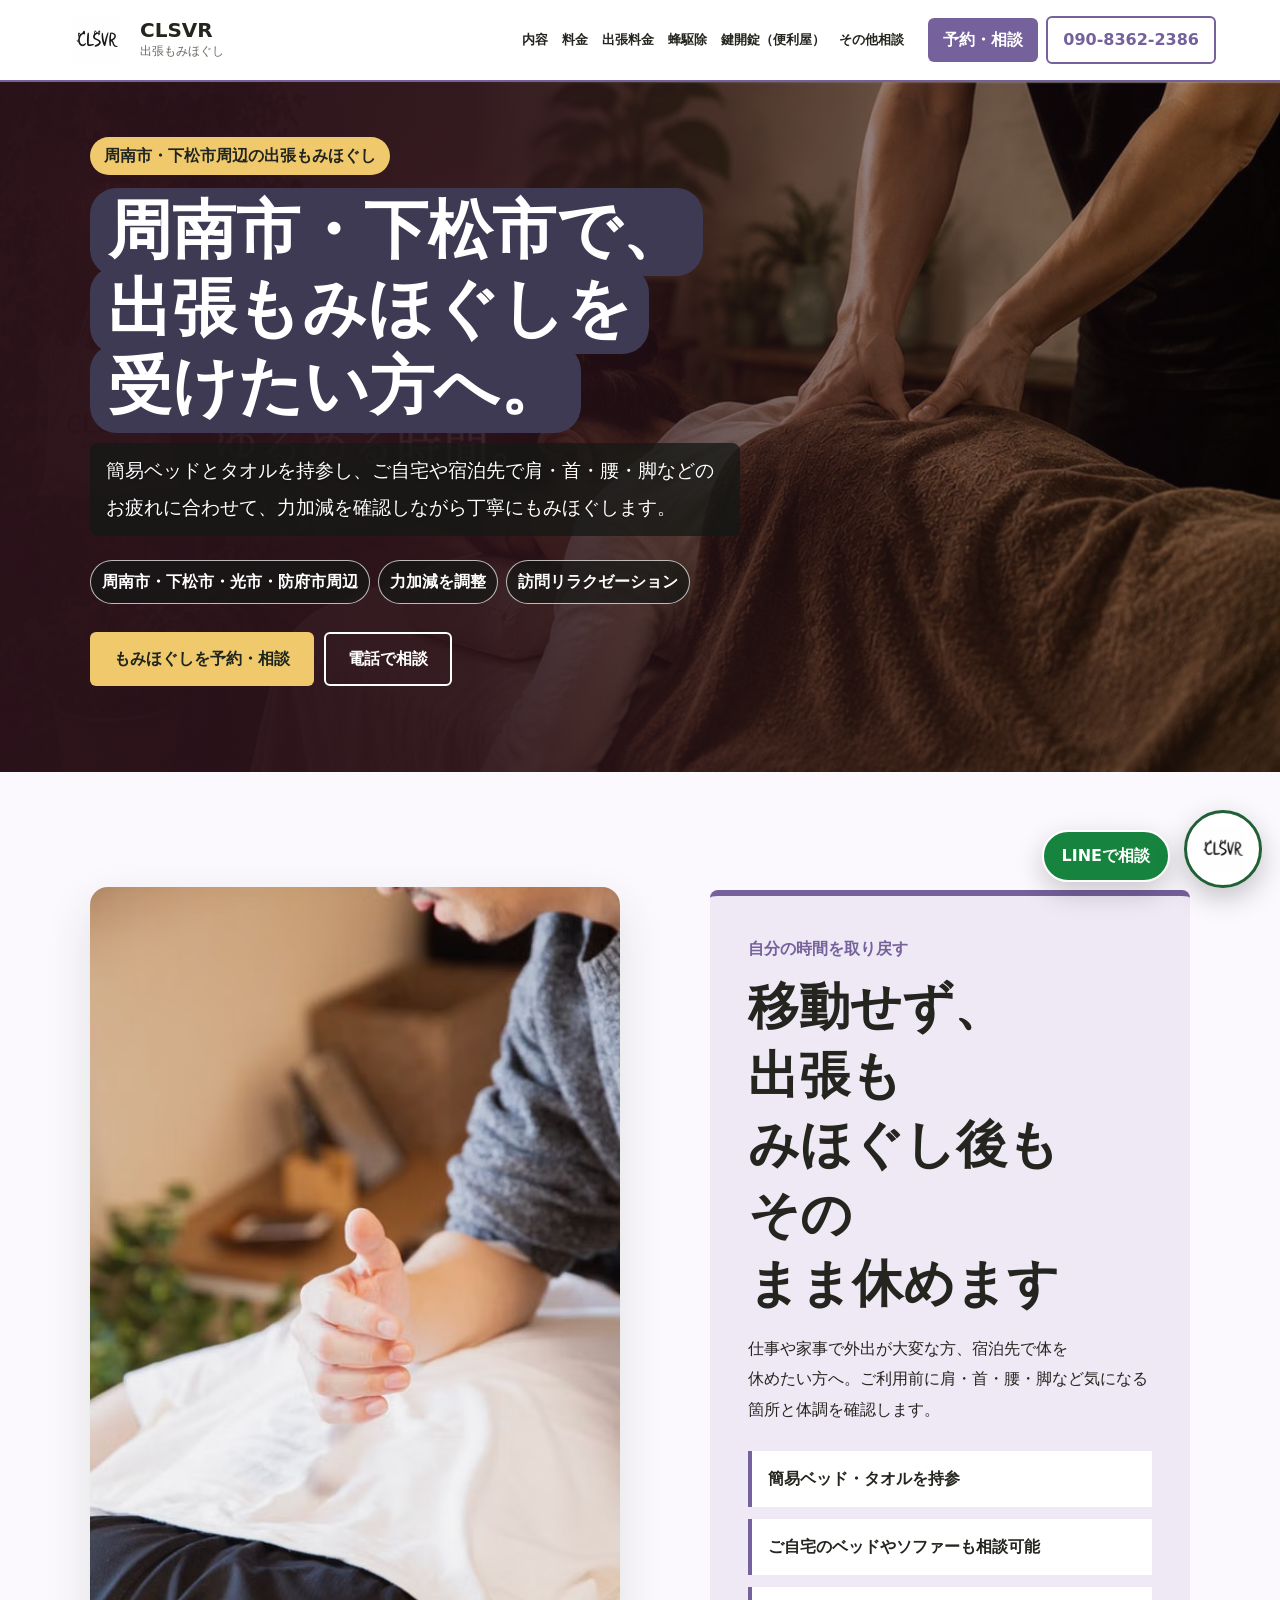
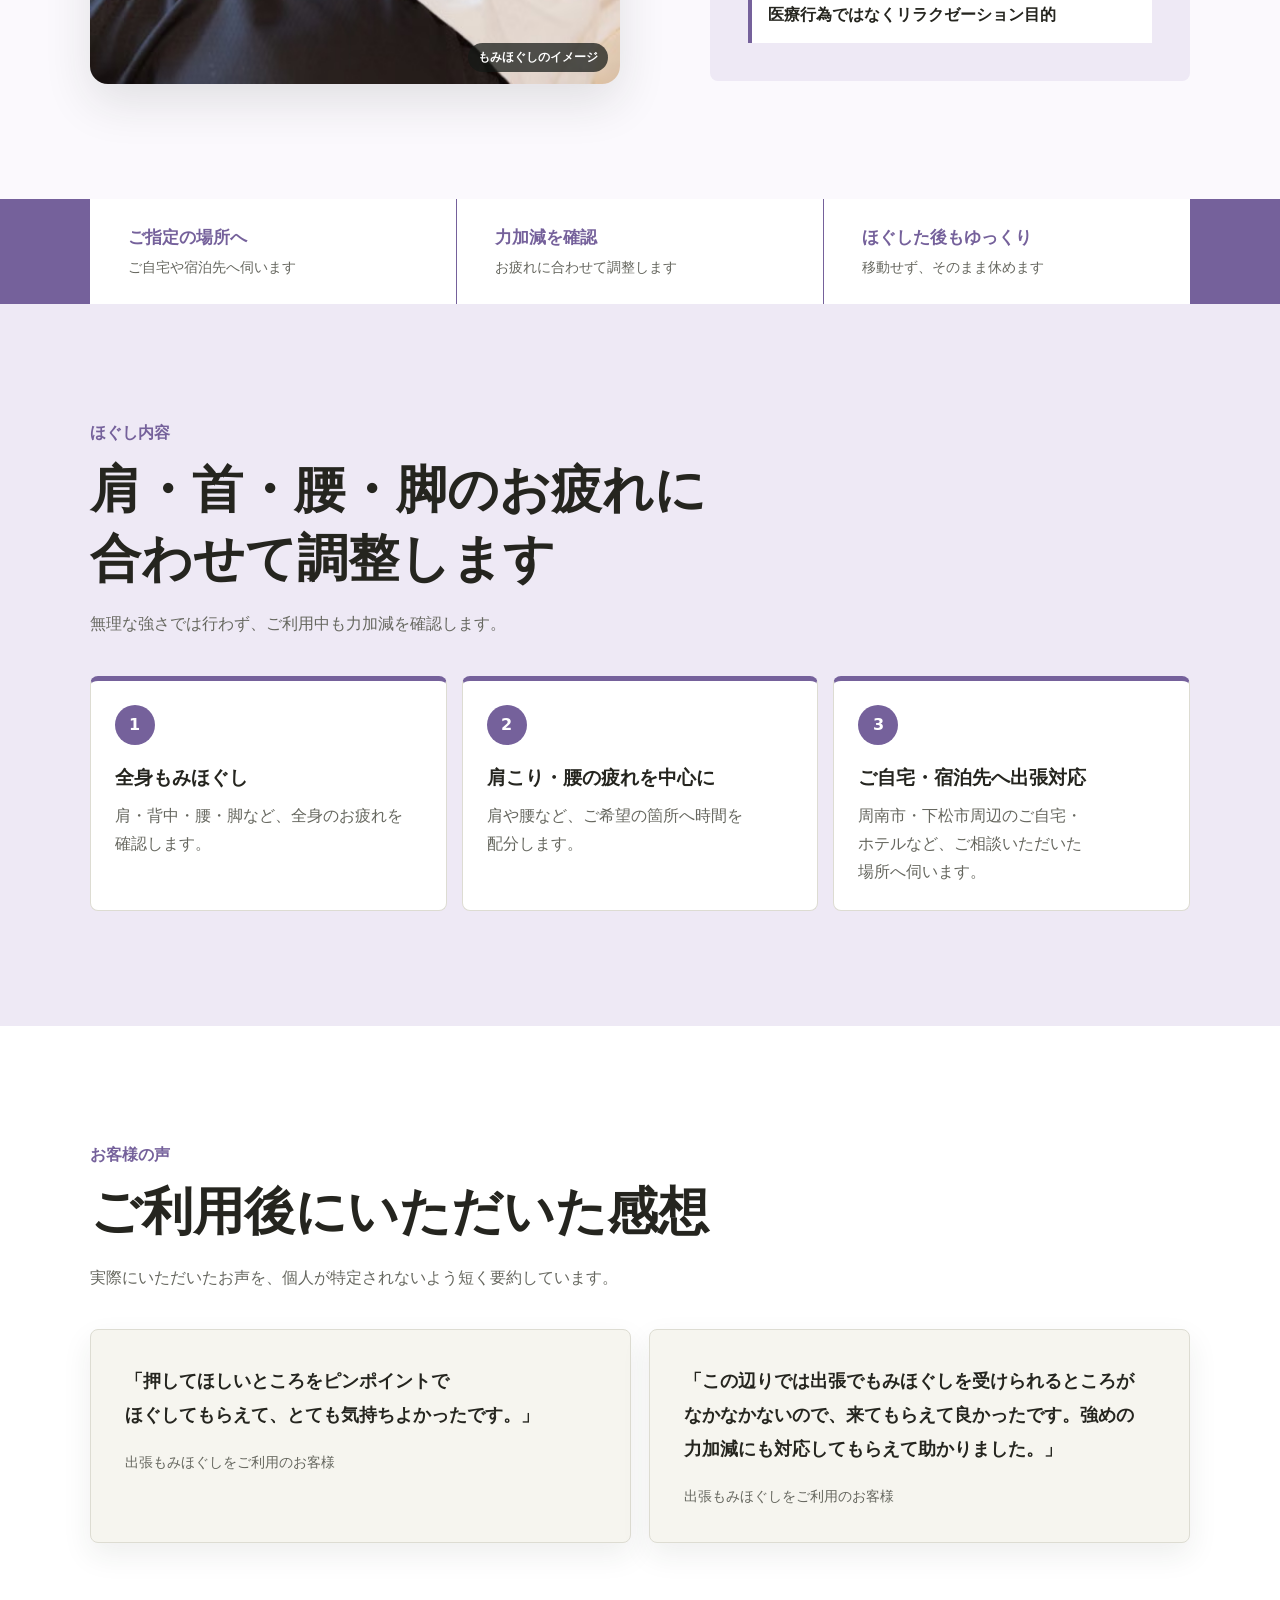
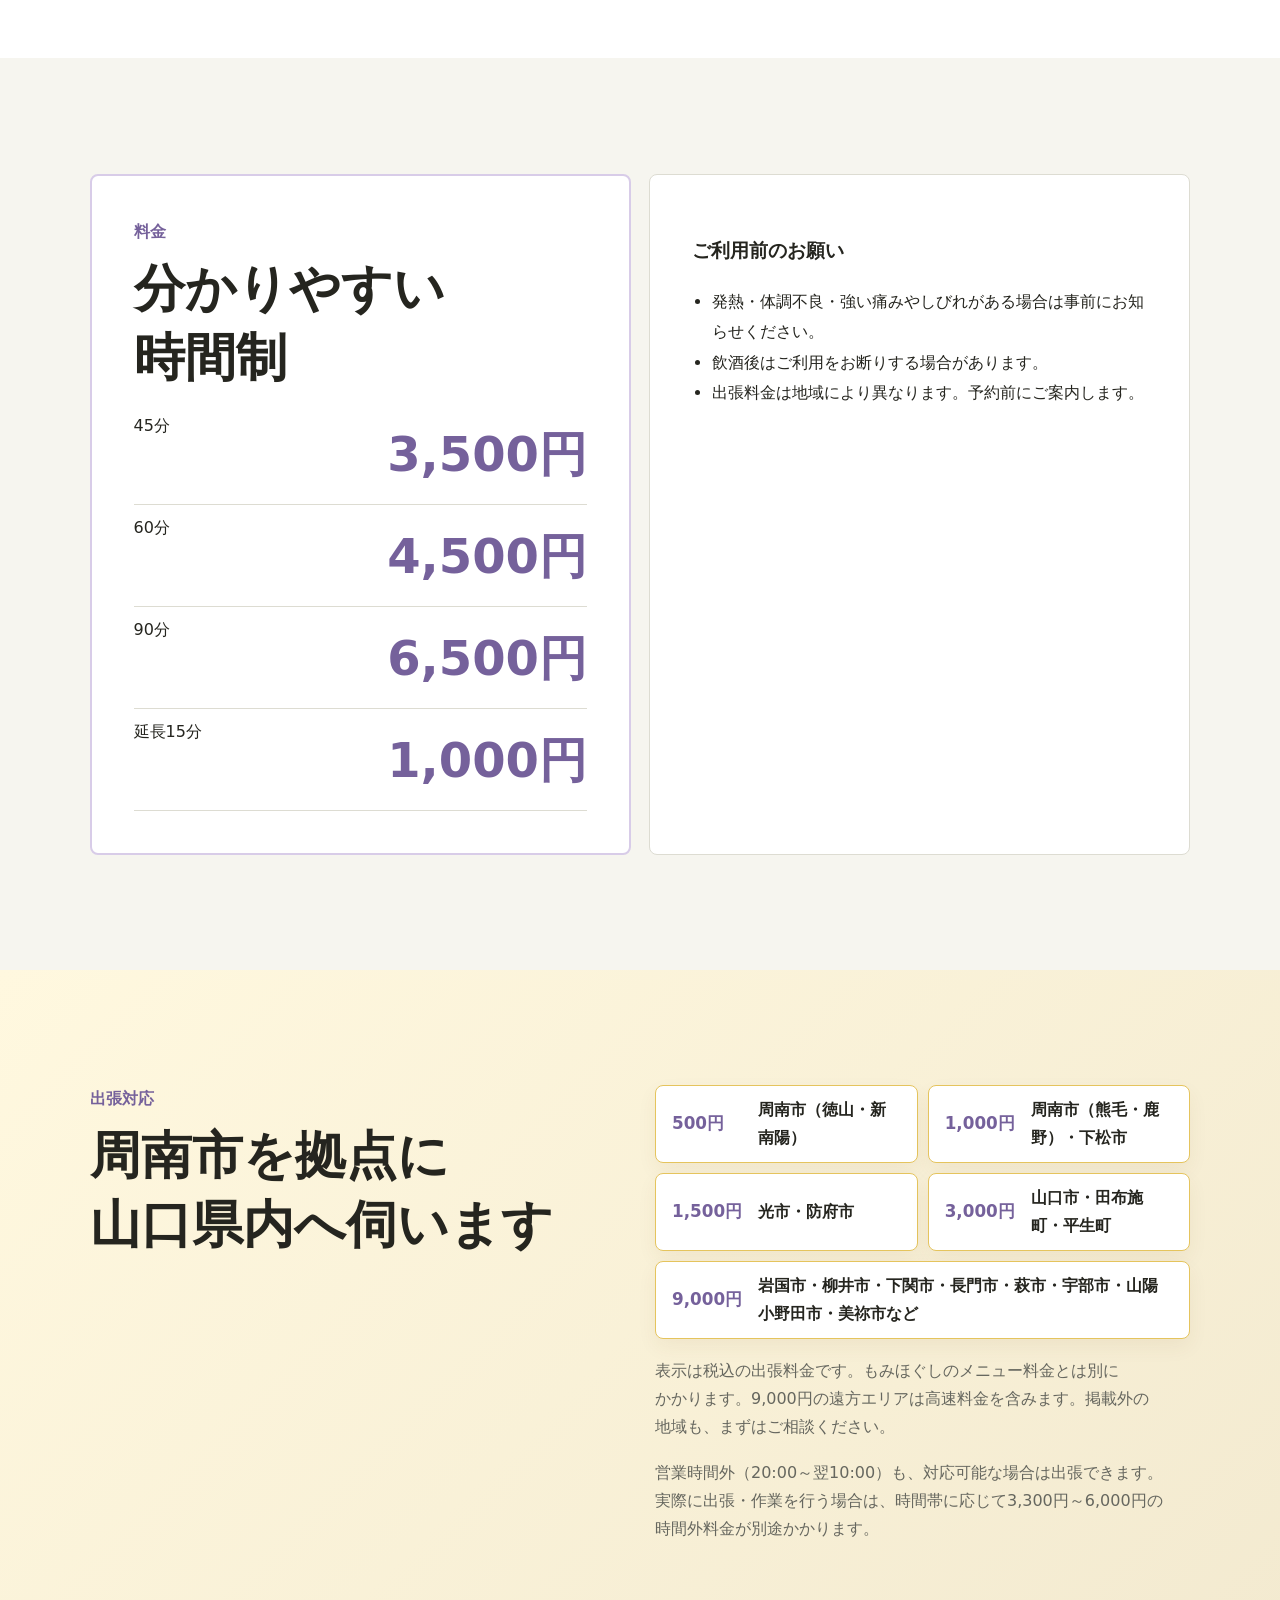
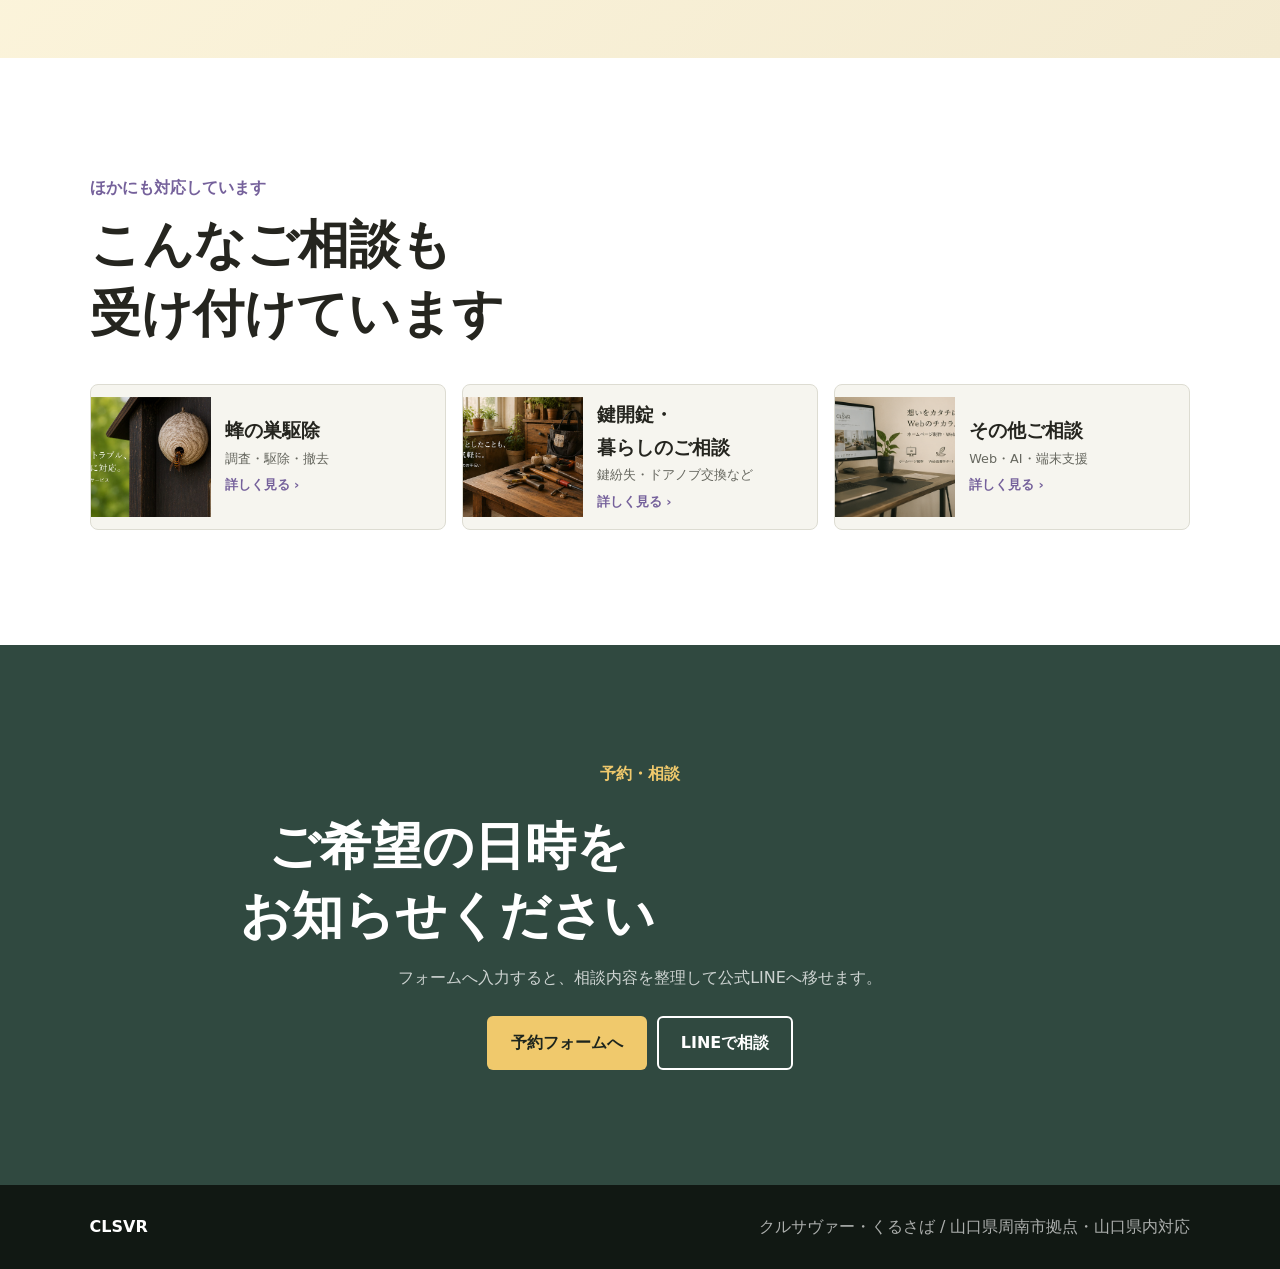
==== commit 5b3ae326: "Add after-hours fee note to service pages" ====
--- a/bodycare.html
+++ b/bodycare.html
@@ -45,7 +45,7 @@
   ]
 }
 </script>
-<link rel="stylesheet" href="service-pages.css?v=20260821-mobile-cta">
+<link rel="stylesheet" href="service-pages.css?v=20260823-wasp-card-tight">
 </head>
 <body class="service-page bodycare">
 <header class="service-header">
@@ -56,7 +56,7 @@
 <small>出張もみほぐし</small>
 </span>
 </a>
-<nav class="service-nav">
+<nav class="service-nav" id="bodycare-mobile-menu">
 <a href="#menu">内容</a>
 <a href="#price">料金</a>
 <a href="#area">出張料金</a>
@@ -64,6 +64,7 @@
 <a href="lifestyle.html">鍵開錠（便利屋）</a>
 <a href="digital-support.html">その他相談</a>
 </nav>
+<button class="mobile-menu-toggle" type="button" aria-controls="bodycare-mobile-menu" aria-expanded="false" aria-label="メニューを開く"><span></span><span></span><span></span></button>
 <div class="service-header-actions">
 <a class="header-cta" href="reservation.html?service=bodycare">予約・相談</a>
 <a class="service-header-phone" href="tel:09083622386"><span class="service-phone-number">090-8362-2386</span><span class="service-phone-mobile">電話</span></a>
@@ -195,6 +196,7 @@
 <span><strong>3,000円</strong>山口市・田布施町・平生町</span>
 <span><strong>9,000円</strong>岩国市・柳井市・下関市・長門市・萩市・宇部市・山陽小野田市・美祢市など</span>
 <p>表示は税込の出張料金です。もみほぐしのメニュー料金とは別にかかります。9,000円の遠方エリアは高速料金を含みます。掲載外の地域も、まずはご相談ください。</p>
+<p>営業時間外（20:00～翌10:00）も、対応可能な場合は出張できます。実際に出張・作業を行う場合は、時間帯に応じて3,300円～6,000円の時間外料金が別途かかります。</p>
 </div>
 </section>
 <section class="service-section other-services" id="other">
@@ -203,7 +205,7 @@
 <h2>こんなご相談も受け付けています</h2>
 </div>
 <div class="other-grid">
-<a class="other-card" href="index.html">
+<a class="other-card wasp-card" href="index.html">
 <img src="public/images/services/wasp-trouble.jpg" alt="蜂の巣駆除">
 <div>
 <h3>蜂の巣駆除</h3>
@@ -239,7 +241,8 @@
 </div>
 </section>
 </main>
-<link rel="stylesheet" href="fortune-widget.css">
+<link rel="stylesheet" href="fortune-widget.css?v=20260823-card-spacing">
+<script src="mobile-menu.js?v=20260821-mobile-menu"></script>
 <script src="fortune-widget.js"></script>
 <footer class="service-footer">
 <strong>CLSVR</strong>
--- a/service-pages.css
+++ b/service-pages.css
@@ -116,6 +116,11 @@
   .service-header-phone{min-height:40px;padding:7px 10px;font-size:.78rem}
   .service-phone-number{display:none}
   .service-phone-mobile{display:inline}
+  .other-card{grid-template-columns:112px minmax(0,1fr);align-items:center;gap:12px;min-height:128px;padding:10px;overflow:hidden;border-radius:12px}
+  .other-card.wasp-card{min-height:120px;padding:6px 10px}
+  .other-card img{width:112px;height:108px;border-radius:10px;object-position:center}
+  .other-card img[src*="wasp-trouble"]{object-position:72% center}
+  .other-card div{padding:0 6px 0 2px}
 }
 
 /* Shared travel fee block for service pages. */
@@ -137,17 +142,23 @@
   .area-list span{align-items:flex-start;flex-direction:column;gap:1px;padding:12px}
 }
 
-/* Mobile conversion actions: compact top buttons and fixed bottom contact bar. */
+/* Mobile conversion actions: use the header for menu and the bottom bar for contact. */
+.mobile-menu-toggle{display:none}
 .mobile-cta-bar{display:none}
 @media(max-width:560px){
   body{padding-bottom:82px}
   .service-header{gap:8px}
   .service-brand{min-width:0}
-  .service-header-actions{flex:0 0 auto;gap:5px}
-  .header-cta,.service-header-phone{flex:0 0 auto;white-space:nowrap}
-  .header-cta{justify-content:center;min-width:52px;min-height:42px;padding:7px 10px;font-size:0}
-  .header-cta::after{content:"予約";font-size:.78rem}
-  .service-header-phone{min-width:52px}
+  .service-header-actions{display:none}
+  .mobile-menu-toggle{display:inline-grid;place-items:center;gap:3px;width:44px;height:42px;margin-left:auto;padding:0;background:#fff;border:2px solid var(--accent);border-radius:8px;box-shadow:0 8px 22px rgba(32,45,32,.1)}
+  .mobile-menu-toggle span{display:block;width:19px;height:2px;background:var(--accent-dark);border-radius:999px;transition:transform .2s ease,opacity .2s ease}
+  .mobile-menu-toggle[aria-expanded="true"] span:nth-child(1){transform:translateY(5px) rotate(45deg)}
+  .mobile-menu-toggle[aria-expanded="true"] span:nth-child(2){opacity:0}
+  .mobile-menu-toggle[aria-expanded="true"] span:nth-child(3){transform:translateY(-5px) rotate(-45deg)}
+  .service-header .service-nav{position:absolute;top:calc(100% + 8px);left:12px;right:12px;z-index:90;display:none;grid-template-columns:1fr;gap:0;padding:8px;background:#fff;border:1px solid var(--line);border-radius:12px;box-shadow:var(--shadow)}
+  .service-header .service-nav.is-open{display:grid}
+  .service-header .service-nav a{padding:12px 14px;border-bottom:1px solid var(--line);font-size:.92rem}
+  .service-header .service-nav a:last-child{border-bottom:0}
   .mobile-cta-bar{position:fixed;left:10px;right:10px;bottom:10px;z-index:80;display:grid;grid-template-columns:1fr 1fr 1fr;gap:6px;padding:6px;background:rgba(255,255,255,.96);border:1px solid var(--line);border-radius:12px;box-shadow:var(--shadow);backdrop-filter:blur(10px)}
   .mobile-cta-bar a{display:flex;align-items:center;justify-content:center;min-height:46px;border-radius:8px;color:#fff;font-size:.9rem;font-weight:900;white-space:nowrap}
   .mobile-cta-phone{background:var(--accent-dark)}
--- a/fortune-widget.css
+++ b/fortune-widget.css
@@ -1 +1,2 @@
 .clsvr-fortune-line{position:fixed;right:110px;bottom:18px;z-index:80;display:inline-flex;align-items:center;min-height:52px;padding:10px 18px;color:#fff;background:#16843e;border:2px solid #fff;border-radius:999px;box-shadow:0 10px 28px rgba(0,0,0,.2);font-weight:900;text-decoration:none}.clsvr-fortune-button{position:fixed;right:18px;bottom:12px;z-index:81;display:grid;place-items:center;width:78px;height:78px;padding:13px;overflow:hidden;background:#fff;border:3px solid #1f6035;border-radius:50%;box-shadow:0 10px 28px rgba(0,0,0,.22);cursor:pointer;-webkit-tap-highlight-color:transparent;transition:transform .2s ease}.clsvr-fortune-button:hover,.clsvr-fortune-button:focus-visible{transform:translateY(-3px)}.clsvr-fortune-button:focus-visible{outline:3px solid #f4bf2a;outline-offset:3px}.clsvr-fortune-button:focus:not(:focus-visible){outline:none}.clsvr-fortune-button img{width:100%;height:100%;object-fit:contain;pointer-events:none}.clsvr-fortune-button.is-tapped img{animation:clsvr-cat-tap .42s ease}@keyframes clsvr-cat-tap{45%{transform:scale(.76) rotate(-8deg)}70%{transform:scale(1.08) rotate(4deg)}}.clsvr-fortune-hint{position:fixed;right:20px;bottom:99px;z-index:79;max-width:245px;padding:10px 13px;color:#243026;background:#fff;border:2px solid #1f6035;border-radius:7px;box-shadow:0 10px 28px rgba(0,0,0,.16);font-size:.84rem;font-weight:800;line-height:1.5;opacity:0;pointer-events:none;transform:translateY(8px);transition:opacity .2s ease,transform .2s ease}.clsvr-fortune-hint.is-visible{opacity:1;transform:translateY(0)}.clsvr-fortune-overlay[hidden]{display:none}.clsvr-fortune-overlay{position:fixed;inset:0;z-index:150;display:grid;place-items:center;padding:20px;background:rgba(8,18,10,.88);opacity:0;transition:opacity .22s ease}.clsvr-fortune-overlay.is-visible{opacity:1}.clsvr-fortune-card{position:relative;width:min(560px,100%);padding:38px clamp(22px,5vw,46px) 34px;text-align:center;background:#fff;border:5px solid #88aa65;border-radius:16px;box-shadow:0 28px 90px rgba(0,0,0,.42);transform:scale(.92);transition:transform .26s ease}.clsvr-fortune-overlay.is-visible .clsvr-fortune-card{transform:scale(1)}.clsvr-fortune-overlay.is-prize .clsvr-fortune-card{border-color:#f4bf2a;background:#fffdf5}.clsvr-fortune-close{position:absolute;top:12px;right:12px;width:40px;height:40px;padding:0;color:#243026;background:#fff;border:2px solid #d8dfd2;border-radius:50%;font-size:1.45rem;line-height:1;cursor:pointer}.clsvr-fortune-kicker{margin:0 0 10px;color:#d9671f;font-weight:900;letter-spacing:.12em}.clsvr-fortune-image{width:min(220px,62%);max-height:180px;margin:0 auto 12px;object-fit:contain}.clsvr-fortune-title{margin:0 0 12px;color:#185331;font-size:clamp(2.2rem,7vw,4rem);line-height:1.1}.clsvr-fortune-message{margin:0 auto;color:#3d493f;font-size:clamp(1rem,2.8vw,1.18rem);font-weight:700;line-height:1.75}.clsvr-fortune-prize{display:none;margin:18px 0 0}.clsvr-fortune-overlay.is-prize .clsvr-fortune-prize{display:block}.clsvr-fortune-prize strong{display:block;width:max-content;max-width:100%;margin:8px auto;padding:7px 14px;color:#fff;background:#d9671f;border-radius:6px;font-size:1.22rem}.clsvr-fortune-date,.clsvr-fortune-validity,.clsvr-fortune-note{margin:8px 0 0;color:#68716a;font-size:.88rem;line-height:1.6}.clsvr-fortune-validity{color:#d9671f;font-weight:900}@media(max-width:560px){.clsvr-fortune-line{right:92px;bottom:13px;min-height:48px;padding:9px 13px;font-size:.78rem}.clsvr-fortune-button{right:9px;bottom:8px;width:74px;height:74px}.clsvr-fortune-hint{right:10px;bottom:91px;max-width:220px}.clsvr-fortune-card{padding:34px 18px 27px}.clsvr-fortune-image{width:min(190px,58%)}.clsvr-fortune-title{font-size:clamp(2rem,13vw,3rem)}.clsvr-fortune-date,.clsvr-fortune-validity,.clsvr-fortune-note{font-size:.8rem}}
+@media(max-width:560px){.clsvr-fortune-button{bottom:132px}.clsvr-fortune-hint{bottom:215px}}
